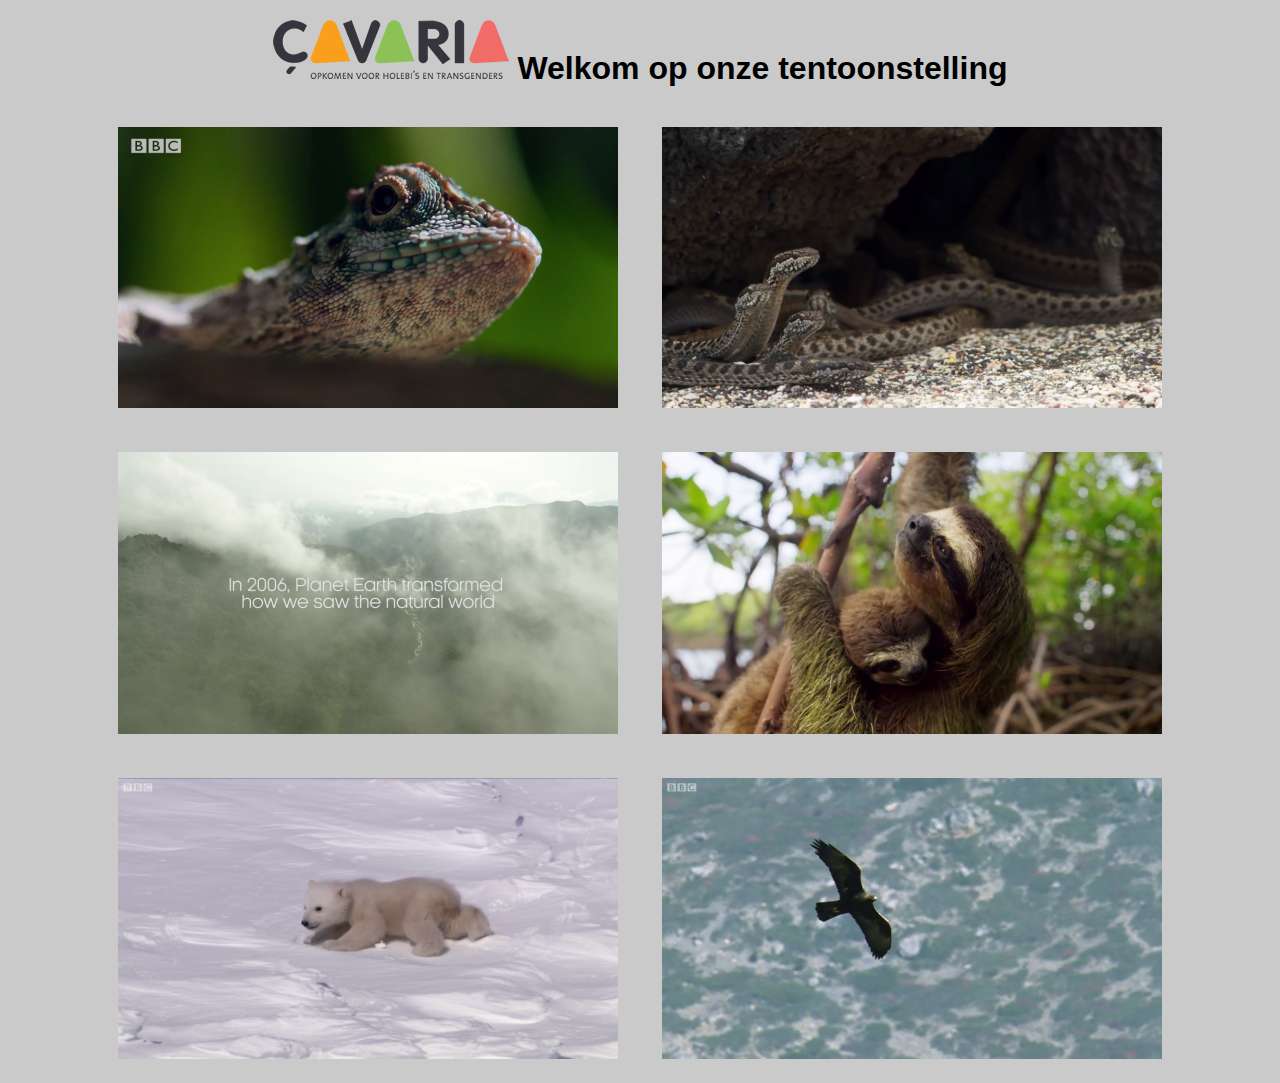
==== Index.html @ 50e3c635 "input Fred's code" ====
<!DOCTYPE html>
<html lang="en">
<head>
    <meta charset="UTF-8">
    <title>Welcome, choose a vid</title>
    <link rel="stylesheet" href="style.css" type="text/css">
    <script src="https://ajax.googleapis.com/ajax/libs/jquery/3.1.1/jquery.min.js"></script> <!-- we need to ask how to get jquery offline -->
    <script src="wherethemagichappens.js"></script>
</head>
<body class="body">
<div class="main">
    <H1> <img src="images/weblogo_headersite.png" alt="Logo cavaria" class="logo"> Welkom op onze tentoonstelling </H1>
</div>
<div class="sub">
    <a href="subpages/vid1.html"><img src="images/vidimg1.png" alt="vid1" class="ref" id="vid1"></a>
    <a href="subpages/vid2.html"><img src="images/vidimg2.png" alt="vid2" class="ref" id="vid2"></a>
    <a href="subpages/vid3.html"><img src="images/vidimg3.png" alt="vid3" class="ref" id="vid3"></a>
    <a href="subpages/vid4.html"><img src="images/vidimg4.png" alt="vid4" class="ref" id="vid4"></a>
    <a href="subpages/vid5.html"><img src="images/vidimg5.png" alt="vid5" class="ref" id="vid5"></a>
    <a href="subpages/vid6.html"><img src="images/vidimg6.png" alt="vid6" class="ref" id="vid6"></a>
</div>
</body>
</html>
---- style.css ----
* {
    margin: 0;
    padding: 0;
    border: 0;
}



.main {
    text-align: center;
    font-family: sans-serif;
}

.logo {
    margin-top: 20px;
}

.body {
    background-color: #cacaca;
 }


.sub {
    padding-top: 20px;
    text-align: center;
}

.ref {
    width: 500px;
    padding: 20px;
}

.film {
    display: block;
    margin: 0 auto;
    width: 100%;
    height: 100%;
}

.return {
    overflow: hidden;
}
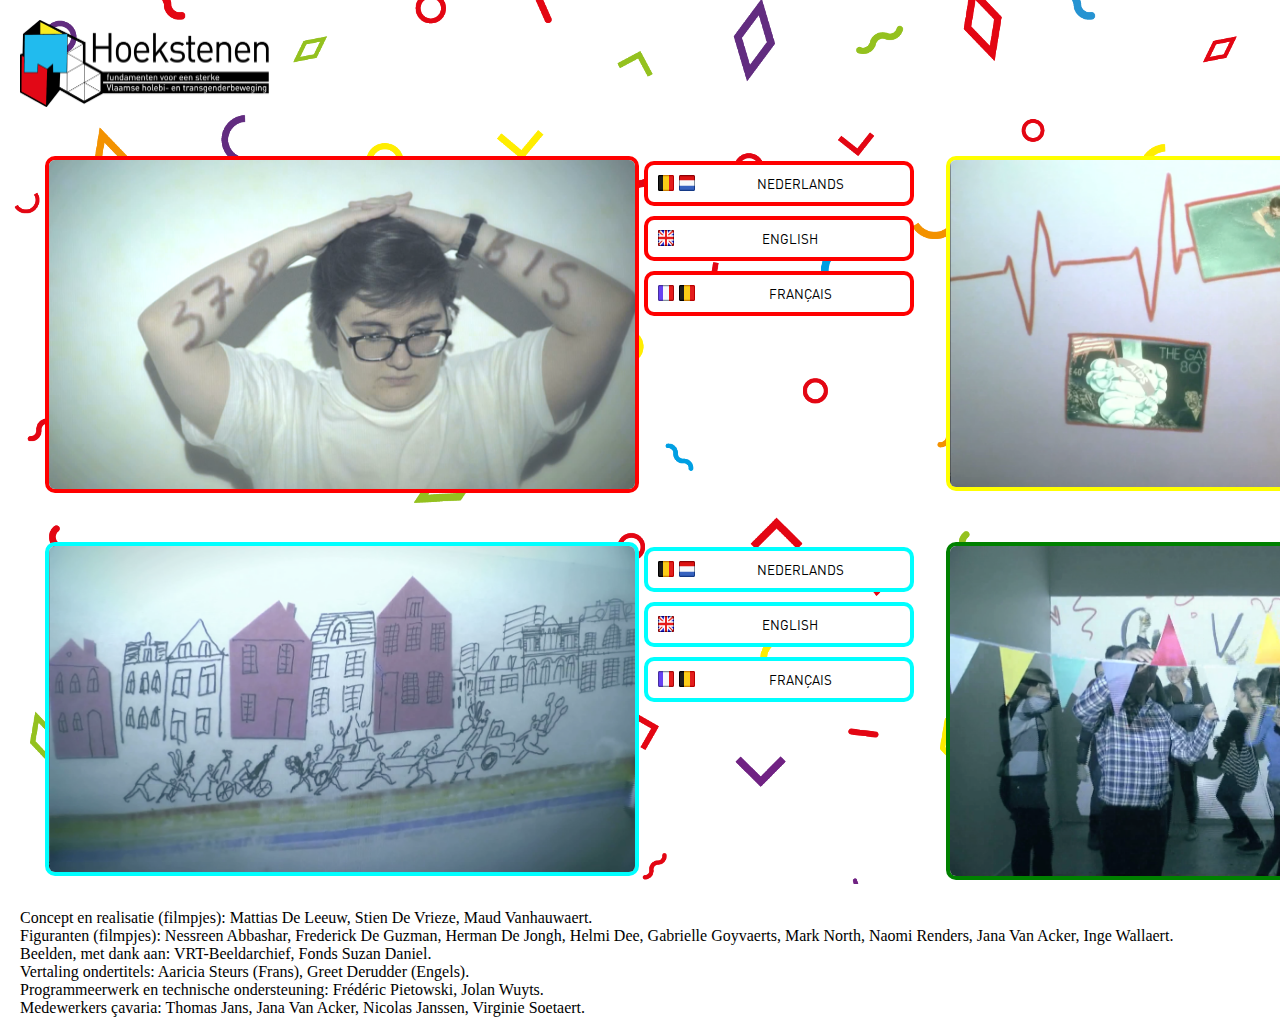
==== commit 26cd0849: "changed layout, added buttons" ====
--- a/Index.html
+++ b/Index.html
@@ -4,20 +4,60 @@
     <meta charset="UTF-8">
     <title>Welcome, choose a vid</title>
     <link rel="stylesheet" href="style.css" type="text/css">
-    <script src="https://ajax.googleapis.com/ajax/libs/jquery/3.1.1/jquery.min.js"></script> <!-- we need to ask how to get jquery offline -->
+    <script src="jquery-3.1.1.js"></script>
     <script src="wherethemagichappens.js"></script>
+
 </head>
 <body class="body">
 <div class="main">
-    <H1> <img src="images/weblogo_headersite.png" alt="Logo cavaria" class="logo"> Welkom op onze tentoonstelling </H1>
+    <div class="logo">
+     <img src="images/logotop.png" alt="logo hoekstenen"></div>
 </div>
 <div class="sub">
-    <a href="subpages/vid1.html"><img src="images/vidimg1.png" alt="vid1" class="ref" id="vid1"></a>
-    <a href="subpages/vid2.html"><img src="images/vidimg2.png" alt="vid2" class="ref" id="vid2"></a>
-    <a href="subpages/vid3.html"><img src="images/vidimg3.png" alt="vid3" class="ref" id="vid3"></a>
-    <a href="subpages/vid4.html"><img src="images/vidimg4.png" alt="vid4" class="ref" id="vid4"></a>
-    <a href="subpages/vid5.html"><img src="images/vidimg5.png" alt="vid5" class="ref" id="vid5"></a>
-    <a href="subpages/vid6.html"><img src="images/vidimg6.png" alt="vid6" class="ref" id="vid6"></a>
+    <div class="ref" id="vid1">
+    <a href="subpages/vid1.html"><img src="images/vidimg1.png" alt="vid1" class="vidimg"></a>
+    </div>
+        <div class="buttondiv">
+        <form action="subpages/vid1.html"><button type="submit"><img src="images/belgium.png" class="flag"><img src="images/netherlands.png" class="flag">Nederlands</button></form>
+        <form action="subpages/vid2.html"><button type="submit"><img src="images/england.png" class="flag">English</button></form>
+        <form action="subpages/vid3.html"><button type="submit"><img src="images/france.png" class="flag"><img src="images/belgium.png" class="flag">Français</button></form>
+        </div>
+
+    <div class="ref" id="vid2">
+        <a href="subpages/vid2.html"><img src="images/vidimg2.png" alt="vid2" class="vidimg" ></a> </div>
+        <div class="buttondiv" id="vid2">
+            <form action="subpages/vid1.html"><button type="submit"><img src="images/belgium.png" class="flag"><img src="images/netherlands.png" class="flag">Nederlands</button></form>
+            <form action="subpages/vid2.html"><button type="submit"><img src="images/england.png" class="flag">English</button></form>
+            <form action="subpages/vid3.html"><button type="submit"><img src="images/france.png" class="flag"><img src="images/belgium.png" class="flag">Français</button></form>
+        </div>
+
+    <div class="ref" id="vid3">
+        <a href="subpages/vid3.html"><img src="images/vidimg3.png" alt="vid3" class="vidimg" ></a>
+    </div>
+    <div class="buttondiv" id="vid3">
+        <form action="subpages/vid1.html"><button type="submit"><img src="images/belgium.png" class="flag"><img src="images/netherlands.png" class="flag">Nederlands</button></form>
+        <form action="subpages/vid2.html"><button type="submit"><img src="images/england.png" class="flag">English</button></form>
+        <form action="subpages/vid3.html"><button type="submit"><img src="images/france.png" class="flag"><img src="images/belgium.png" class="flag">Français</button></form>
+    </div>
+    <div class="ref" id="vid4">
+        <a href="subpages/vid4.html"><img src="images/vidimg4.png" alt="vid4" class="vidimg" ></a>
+    </div>
+    <div class="buttondiv" id="vid4">
+        <form action="subpages/vid1.html"><button type="submit"><img src="images/belgium.png" class="flag"><img src="images/netherlands.png" class="flag">Nederlands</button></form>
+        <form action="subpages/vid2.html"><button type="submit"><img src="images/england.png" class="flag">English</button></form>
+        <form action="subpages/vid3.html"><button type="submit"><img src="images/france.png" class="flag"><img src="images/belgium.png" class="flag">Français</button></form>
+    </div>
+</div>
+<div class="footer">
+    <div class="footertext">
+        Concept en realisatie (filmpjes): Mattias De Leeuw, Stien De Vrieze, Maud Vanhauwaert. <br/>
+        Figuranten (filmpjes): Nessreen Abbashar, Frederick De Guzman, Herman De Jongh, Helmi Dee, Gabrielle Goyvaerts, Mark North, Naomi Renders, Jana Van Acker, Inge Wallaert.<br/>
+        Beelden, met dank aan: VRT-Beeldarchief, Fonds Suzan Daniel.<br/>
+        Vertaling ondertitels: Aaricia Steurs (Frans), Greet Derudder (Engels).<br/>
+        Programmeerwerk en technische ondersteuning: Frédéric Pietowski, Jolan Wuyts.<br/>
+        Medewerkers çavaria: Thomas Jans, Jana Van Acker, Nicolas Janssen, Virginie Soetaert.
+    </div>
+   <div class="footerlogo"> <img src="images/logobottom.png" alt="logo cavaria"></div>
 </div>
 </body>
 </html>--- a/style.css
+++ b/style.css
@@ -1,33 +1,58 @@
-* {
+body, html {
     margin: 0;
     padding: 0;
     border: 0;
+    background-image: url("images/back.png");
+    background-position: bottom;
+    background-size: cover;
+    width:476.64mm;
+    height:268.11mm;
+    overflow: visible;
 }
-
+@font-face { font-family: dinregular; src: url('din.otf'); }
 
 
 .main {
-    text-align: center;
-    font-family: sans-serif;
+float:left;
+width:100%}
+
+.logo {
+    margin-left:20px;
+    margin-top: 20px;
+    float:left;
 }
 
-.logo {
-    margin-top: 20px;
+.logo img {
+    width: 25%;
 }
-
 .body {
-    background-color: #cacaca;
  }
 
 
 .sub {
-    padding-top: 20px;
-    text-align: center;
+    width:100%;
+    display:flex;
+    flex-wrap: wrap;
+
 }
 
 .ref {
-    width: 500px;
-    padding: 20px;
+    float: left;
+    width: 32.5%;
+    padding-top: 2.5%;
+    padding-left: 2.5%;
+    clear: both;
+}
+.buttondiv{
+    float:left;
+    width:15%;
+    padding-top: 2.5%;
+    clear:both;
+}
+
+.ref .vidimg{
+    width:100%;
+
 }
 
 .film {
@@ -37,6 +62,72 @@
     height: 100%;
 }
 
+button {
+    text-align: center;
+    position: relative;
+    width:100%;
+    padding:10px;
+    margin-top: 5px;
+    margin-left:5%;
+    margin-bottom: 5px;
+    background-color: white;
+    font-family: dinregular, sans-serif;
+    text-transform: uppercase;
+}
+
 .return {
     overflow: hidden;
 }
+
+.footer {
+    background-color: white;
+    float:bottom;
+    display:block;
+    position: relative;
+    width:100%;
+    height:100px;
+    clear:both;
+    margin-bottom:0;
+    padding-bottom:50px;
+
+}
+
+.footer .footertext {
+    float:left;
+    margin-top:25px;
+    margin-left:20px;
+    font-family: dinregular sans-serif;
+}
+.footer .footerlogo img {
+    float:right;
+    margin-top:25px;
+}
+
+#vid1 .vidimg, .buttondiv button{
+    border: 4px solid red;
+    border-radius: 10px;
+}
+
+#vid2 .vidimg, #vid2 button {
+    border: 4px solid yellow;
+    border-radius: 10px;
+}
+
+
+#vid3 .vidimg, #vid3 button{
+    border: 4px solid cyan;
+    border-radius: 10px;
+}
+
+
+#vid4 .vidimg, #vid4 button{
+    border: 4px solid green;
+    border-radius: 10px;
+}
+
+.flag{
+    height:16px;
+    width:16px;
+    float:left;
+    margin-right: 5px;
+}